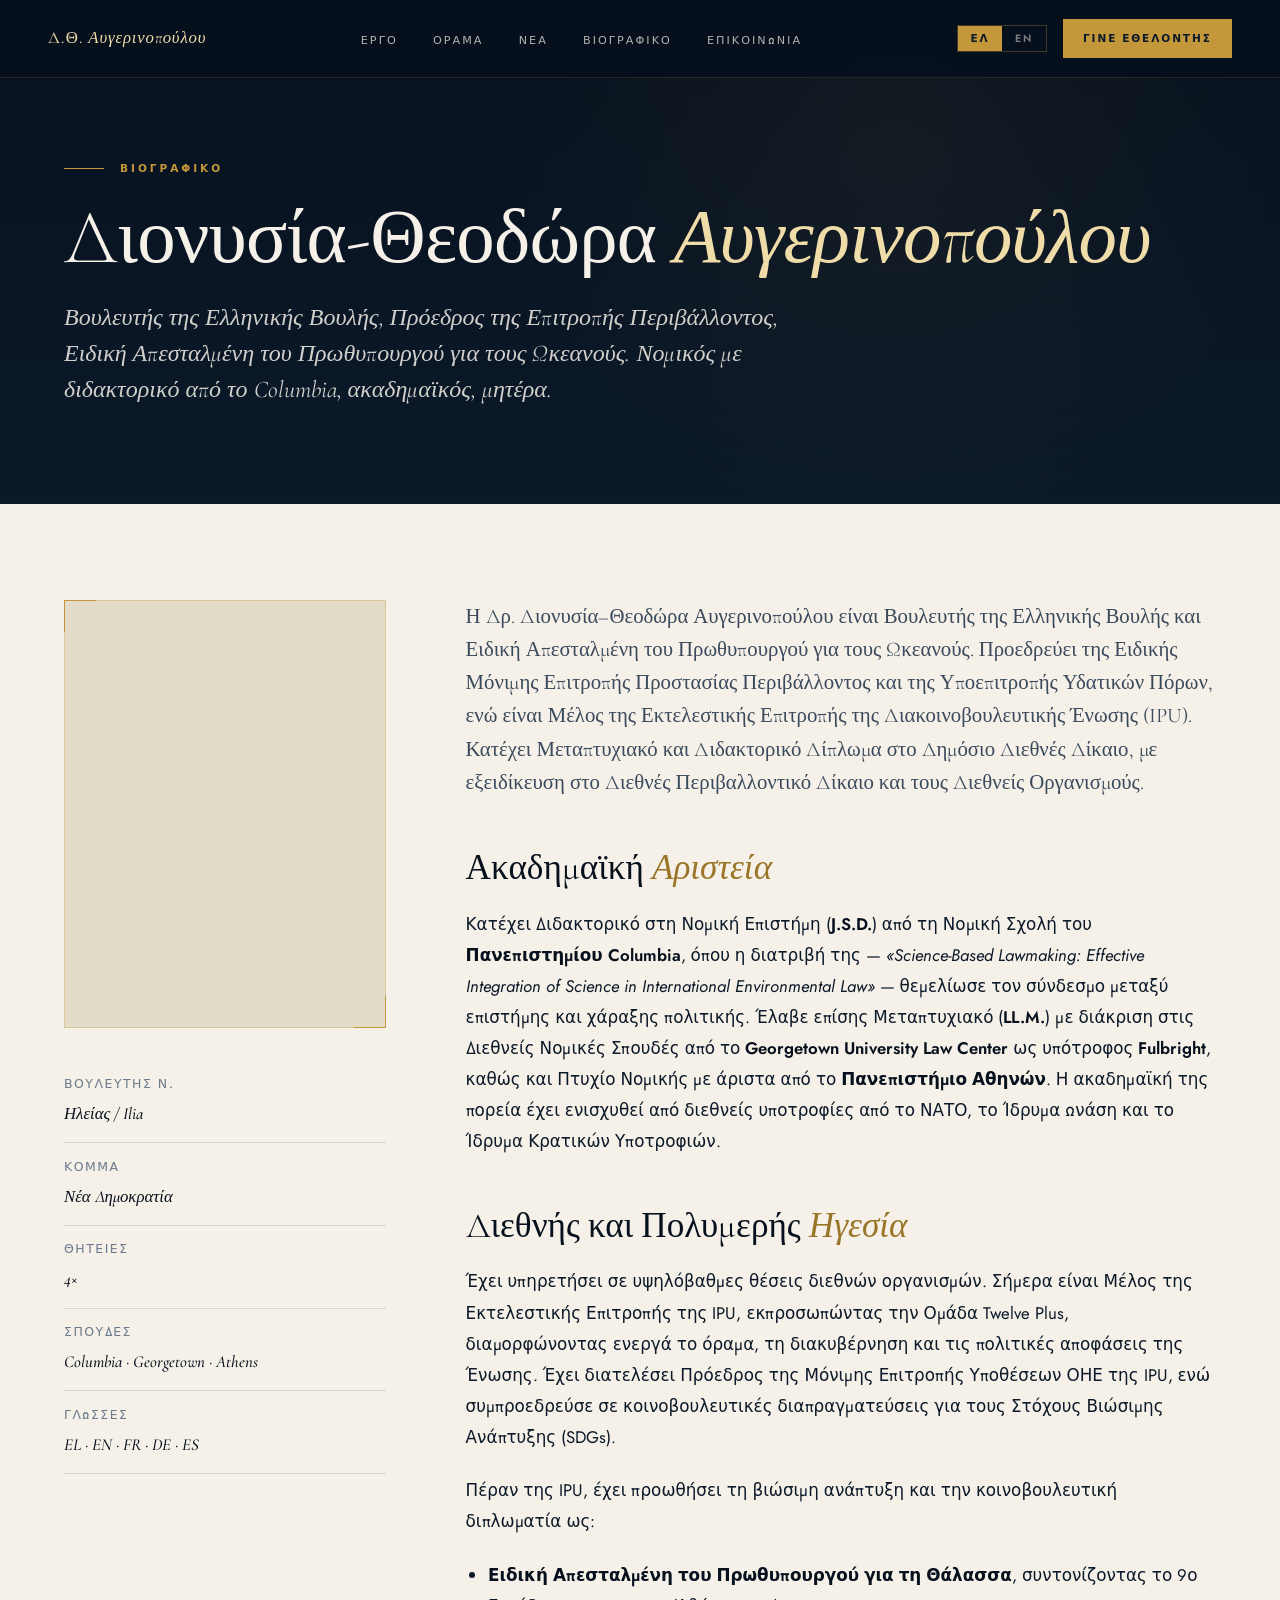
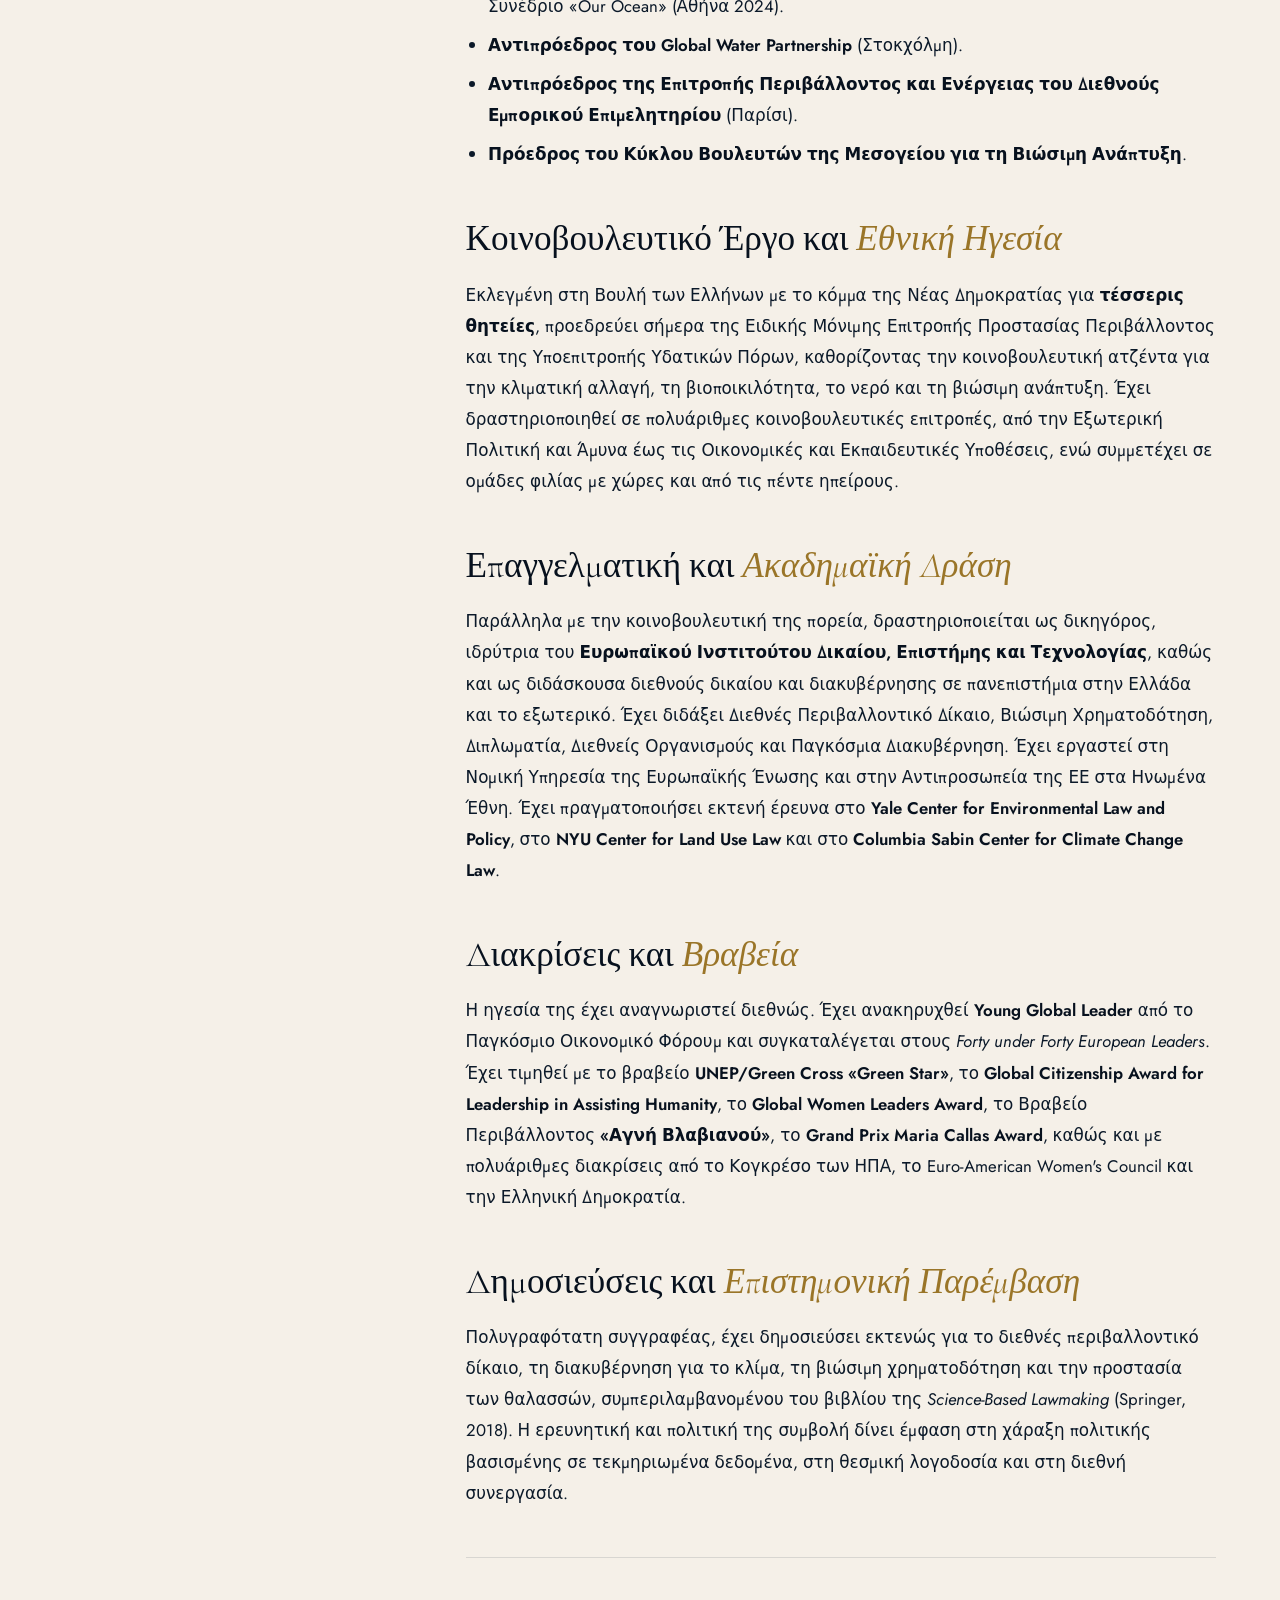
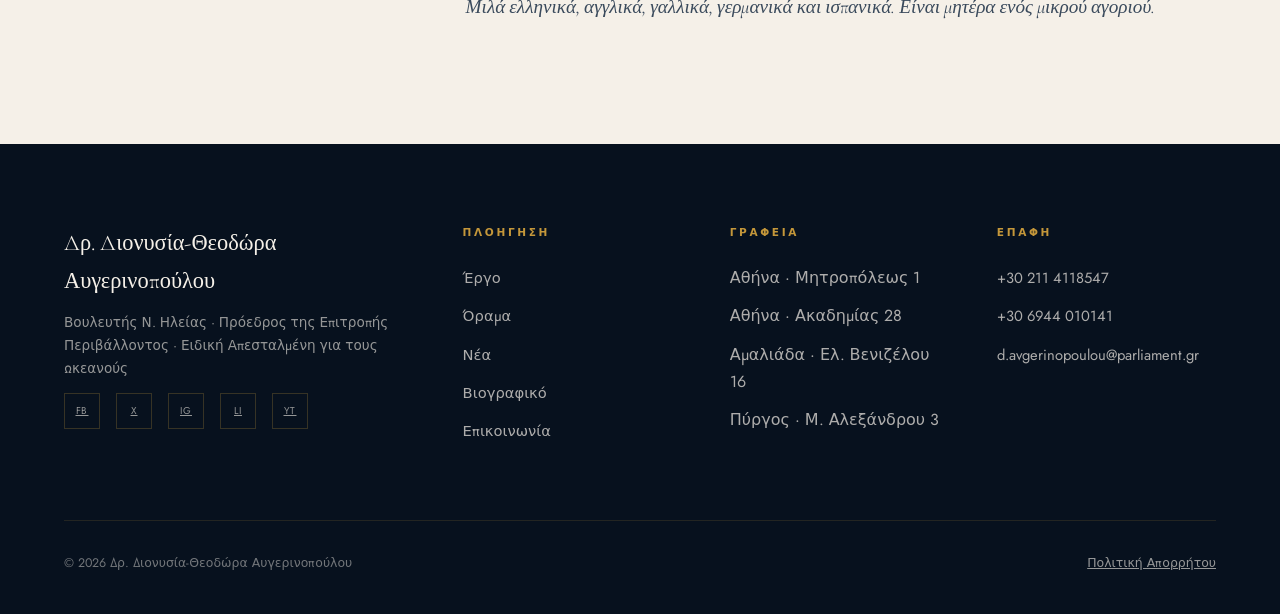
==== bio.html @ 7292d6f7 "Refocus site for 2027 national elections — replace IPU campaign site Replaces the IPU SG candidacy s" ====
<!DOCTYPE html>
<html lang="el" data-lang="el">
<head>
<meta charset="UTF-8">
<meta name="viewport" content="width=device-width, initial-scale=1.0">
<title>Βιογραφικό — Δρ. Διονυσία-Θεοδώρα Αυγερινοπούλου</title>
<link rel="preconnect" href="https://fonts.googleapis.com">
<link rel="preconnect" href="https://fonts.gstatic.com" crossorigin>
<link href="https://fonts.googleapis.com/css2?family=Cormorant+Garamond:ital,wght@0,300;0,400;0,500;0,600;0,700;1,300;1,400&family=Jost:wght@300;400;500;600;700&display=swap" rel="stylesheet">
<link rel="stylesheet" href="assets/styles.css">
<style>
.page-hero { background:linear-gradient(180deg, var(--navy-deep) 0%, var(--navy) 100%); color:var(--cream); padding:160px 4rem 6rem; position:relative; overflow:hidden; }
.page-hero::before { content:''; position:absolute; inset:0; opacity:0.06; background-image:radial-gradient(circle at 70% 30%, var(--gold) 0%, transparent 40%); }
.page-hero-inner { position:relative; max-width:1320px; margin:0 auto; }
.page-hero .section-label { color:var(--gold); }
.page-hero .section-label-line { background:var(--gold); }
.page-hero h1 { font-family:var(--serif); font-size:clamp(3rem, 6vw, 5.8rem); font-weight:300; line-height:1; color:var(--cream); letter-spacing:-0.01em; margin-bottom:1.4rem; }
.page-hero h1 em { font-style:italic; color:var(--gold-pale); }
.page-hero p.lede { font-family:var(--serif); font-size:1.5rem; font-style:italic; color:rgba(245,240,232,0.85); max-width:780px; line-height:1.5; }
.bio-grid { display:grid; grid-template-columns:0.9fr 2.1fr; gap:5rem; max-width:1320px; margin:0 auto; padding:6rem 4rem; }
.bio-side { position:sticky; top:120px; align-self:start; }
.bio-portrait { width:100%; aspect-ratio:3/4; background:var(--cream-deep); position:relative; border:1px solid var(--border-gold); margin-bottom:2rem; }
.bio-portrait::before, .bio-portrait::after { content:''; position:absolute; width:32px; height:32px; border:1px solid var(--gold); }
.bio-portrait::before { top:-1px; left:-1px; border-right:none; border-bottom:none; }
.bio-portrait::after { bottom:-1px; right:-1px; border-left:none; border-top:none; }
.bio-portrait img { width:100%; height:100%; object-fit:cover; object-position:center 22%; }
.bio-side-list { list-style:none; }
.bio-side-list li { font-size:0.78rem; font-weight:500; letter-spacing:0.12em; text-transform:uppercase; color:var(--text-muted); padding:0.85rem 0; border-bottom:1px solid var(--border); }
.bio-side-list li strong { display:block; font-family:var(--serif); font-size:1.05rem; font-weight:500; font-style:italic; color:var(--navy-deep); text-transform:none; letter-spacing:0; margin-top:0.3rem; }
.bio-content { font-size:1.05rem; line-height:1.85; color:var(--text-dark); }
.bio-content h2 { font-family:var(--serif); font-size:2.2rem; font-weight:400; color:var(--navy-deep); margin:3rem 0 1.2rem; line-height:1.2; }
.bio-content h2:first-child { margin-top:0; }
.bio-content h2 em { font-style:italic; color:var(--gold-deep); }
.bio-content p { margin-bottom:1.4rem; }
.bio-content p:first-of-type { font-family:var(--serif); font-size:1.3rem; font-weight:400; color:var(--text-mid); line-height:1.6; }
.bio-content ul { margin:0 0 1.4rem 1.4rem; }
.bio-content ul li { margin-bottom:0.5rem; }
.bio-content strong { color:var(--navy-deep); font-weight:600; }
@media (max-width:1100px) {
  .bio-grid { grid-template-columns:1fr; gap:3rem; padding:4rem 2rem; }
  .bio-side { position:static; }
  .bio-portrait { max-width:380px; }
}
@media (max-width:760px) {
  .page-hero { padding:120px 1.4rem 4rem; }
  .bio-grid { padding:3rem 1.4rem; }
  .bio-content h2 { font-size:1.7rem; }
}
</style>
</head>
<body>

<nav id="nav">
  <a href="index.html" class="nav-logo"><strong>Δ.Θ.</strong> Αυγερινοπούλου</a>
  <ul class="nav-links">
    <li><a href="index.html#pillars"><span class="el">Έργο</span><span class="en">Work</span></a></li>
    <li><a href="index.html#vision"><span class="el">Όραμα</span><span class="en">Vision</span></a></li>
    <li><a href="news.html"><span class="el">Νέα</span><span class="en">News</span></a></li>
    <li><a href="bio.html"><span class="el">Βιογραφικό</span><span class="en">About</span></a></li>
    <li><a href="connect.html"><span class="el">Επικοινωνία</span><span class="en">Connect</span></a></li>
  </ul>
  <div class="nav-right">
    <div class="lang-toggle">
      <button class="lang-btn active" data-set-lang="el">ΕΛ</button>
      <button class="lang-btn" data-set-lang="en">EN</button>
    </div>
    <a href="connect.html" class="nav-cta"><span class="el">Γίνε Εθελοντής</span><span class="en">Volunteer</span></a>
    <button class="hamburger" id="hamburger" aria-label="Menu"><span></span><span></span><span></span></button>
  </div>
</nav>
<div class="mobile-menu" id="mobileMenu">
  <a href="index.html#pillars"><span class="el">Έργο</span><span class="en">Work</span></a>
  <a href="index.html#vision"><span class="el">Όραμα</span><span class="en">Vision</span></a>
  <a href="news.html"><span class="el">Νέα</span><span class="en">News</span></a>
  <a href="bio.html"><span class="el">Βιογραφικό</span><span class="en">About</span></a>
  <a href="connect.html"><span class="el">Επικοινωνία</span><span class="en">Connect</span></a>
</div>

<section class="page-hero">
  <div class="page-hero-inner">
    <div class="section-label">
      <span class="section-label-line"></span>
      <span class="el">Βιογραφικό</span>
      <span class="en">Biography</span>
    </div>
    <h1>
      <span class="el">Διονυσία-Θεοδώρα <em>Αυγερινοπούλου</em></span>
      <span class="en" style="display:none;">Dionysia-Theodora <em>Avgerinopoulou</em></span>
    </h1>
    <p class="lede el">Βουλευτής της Ελληνικής Βουλής, Πρόεδρος της Επιτροπής Περιβάλλοντος, Ειδική Απεσταλμένη του Πρωθυπουργού για τους Ωκεανούς. Νομικός με διδακτορικό από το Columbia, ακαδημαϊκός, μητέρα.</p>
    <p class="lede en" style="display:none;">Member of the Hellenic Parliament, Chair of the Environment Committee, Greek PM's Special Envoy for the Ocean. Columbia-trained jurist, academic, mother.</p>
  </div>
</section>

<div class="bio-grid">
  <aside class="bio-side">
    <div class="bio-portrait">
      <img src="https://www.avgerinopoulou.gr/wp-content/uploads/2018/07/VST_0001..jpg"
           data-fallbacks='["https://www.avgerinopoulou.gr/wp-content/uploads/2018/07/VST_0015..jpg","https://www.avgerinopoulou.gr/wp-content/uploads/2018/03/IMG_7073-942x1024.jpg","https://www.avgerinopoulou.gr/wp-content/uploads/2023/04/avgerinopoulou-829x1024.jpg"]'
           onerror="(function(img){var f=JSON.parse(img.dataset.fallbacks||'[]');if(f.length){img.src=f.shift();img.dataset.fallbacks=JSON.stringify(f);}else{img.style.display='none';}})(this)"
           alt="">
    </div>
    <ul class="bio-side-list">
      <li><span class="el">Βουλευτής Ν.</span><span class="en">MP for</span> <strong>Ηλείας / Ilia</strong></li>
      <li><span class="el">Κόμμα</span><span class="en">Party</span> <strong><span class="el">Νέα Δημοκρατία</span><span class="en">New Democracy</span></strong></li>
      <li><span class="el">Θητείες</span><span class="en">Terms</span> <strong>4×</strong></li>
      <li><span class="el">Σπουδές</span><span class="en">Education</span> <strong>Columbia · Georgetown · Athens</strong></li>
      <li><span class="el">Γλώσσες</span><span class="en">Languages</span> <strong>EL · EN · FR · DE · ES</strong></li>
    </ul>
  </aside>

  <article class="bio-content el">
    <p>Η Δρ. Διονυσία–Θεοδώρα Αυγερινοπούλου είναι Βουλευτής της Ελληνικής Βουλής και Ειδική Απεσταλμένη του Πρωθυπουργού για τους Ωκεανούς. Προεδρεύει της Ειδικής Μόνιμης Επιτροπής Προστασίας Περιβάλλοντος και της Υποεπιτροπής Υδατικών Πόρων, ενώ είναι Μέλος της Εκτελεστικής Επιτροπής της Διακοινοβουλευτικής Ένωσης (IPU). Κατέχει Μεταπτυχιακό και Διδακτορικό Δίπλωμα στο Δημόσιο Διεθνές Δίκαιο, με εξειδίκευση στο Διεθνές Περιβαλλοντικό Δίκαιο και τους Διεθνείς Οργανισμούς.</p>

    <h2>Ακαδημαϊκή <em>Αριστεία</em></h2>
    <p>Κατέχει Διδακτορικό στη Νομική Επιστήμη (<strong>J.S.D.</strong>) από τη Νομική Σχολή του <strong>Πανεπιστημίου Columbia</strong>, όπου η διατριβή της — <em>«Science-Based Lawmaking: Effective Integration of Science in International Environmental Law»</em> — θεμελίωσε τον σύνδεσμο μεταξύ επιστήμης και χάραξης πολιτικής. Έλαβε επίσης Μεταπτυχιακό (<strong>LL.M.</strong>) με διάκριση στις Διεθνείς Νομικές Σπουδές από το <strong>Georgetown University Law Center</strong> ως υπότροφος <strong>Fulbright</strong>, καθώς και Πτυχίο Νομικής με άριστα από το <strong>Πανεπιστήμιο Αθηνών</strong>. Η ακαδημαϊκή της πορεία έχει ενισχυθεί από διεθνείς υποτροφίες από το ΝΑΤΟ, το Ίδρυμα Ωνάση και το Ίδρυμα Κρατικών Υποτροφιών.</p>

    <h2>Διεθνής και Πολυμερής <em>Ηγεσία</em></h2>
    <p>Έχει υπηρετήσει σε υψηλόβαθμες θέσεις διεθνών οργανισμών. Σήμερα είναι Μέλος της Εκτελεστικής Επιτροπής της IPU, εκπροσωπώντας την Ομάδα Twelve Plus, διαμορφώνοντας ενεργά το όραμα, τη διακυβέρνηση και τις πολιτικές αποφάσεις της Ένωσης. Έχει διατελέσει Πρόεδρος της Μόνιμης Επιτροπής Υποθέσεων ΟΗΕ της IPU, ενώ συμπροεδρεύσε σε κοινοβουλευτικές διαπραγματεύσεις για τους Στόχους Βιώσιμης Ανάπτυξης (SDGs).</p>
    <p>Πέραν της IPU, έχει προωθήσει τη βιώσιμη ανάπτυξη και την κοινοβουλευτική διπλωματία ως:</p>
    <ul>
      <li><strong>Ειδική Απεσταλμένη του Πρωθυπουργού για τη Θάλασσα</strong>, συντονίζοντας το 9ο Συνέδριο «Our Ocean» (Αθήνα 2024).</li>
      <li><strong>Αντιπρόεδρος του Global Water Partnership</strong> (Στοκχόλμη).</li>
      <li><strong>Αντιπρόεδρος της Επιτροπής Περιβάλλοντος και Ενέργειας του Διεθνούς Εμπορικού Επιμελητηρίου</strong> (Παρίσι).</li>
      <li><strong>Πρόεδρος του Κύκλου Βουλευτών της Μεσογείου για τη Βιώσιμη Ανάπτυξη</strong>.</li>
    </ul>

    <h2>Κοινοβουλευτικό Έργο και <em>Εθνική Ηγεσία</em></h2>
    <p>Εκλεγμένη στη Βουλή των Ελλήνων με το κόμμα της Νέας Δημοκρατίας για <strong>τέσσερις θητείες</strong>, προεδρεύει σήμερα της Ειδικής Μόνιμης Επιτροπής Προστασίας Περιβάλλοντος και της Υποεπιτροπής Υδατικών Πόρων, καθορίζοντας την κοινοβουλευτική ατζέντα για την κλιματική αλλαγή, τη βιοποικιλότητα, το νερό και τη βιώσιμη ανάπτυξη. Έχει δραστηριοποιηθεί σε πολυάριθμες κοινοβουλευτικές επιτροπές, από την Εξωτερική Πολιτική και Άμυνα έως τις Οικονομικές και Εκπαιδευτικές Υποθέσεις, ενώ συμμετέχει σε ομάδες φιλίας με χώρες και από τις πέντε ηπείρους.</p>

    <h2>Επαγγελματική και <em>Ακαδημαϊκή Δράση</em></h2>
    <p>Παράλληλα με την κοινοβουλευτική της πορεία, δραστηριοποιείται ως δικηγόρος, ιδρύτρια του <strong>Ευρωπαϊκού Ινστιτούτου Δικαίου, Επιστήμης και Τεχνολογίας</strong>, καθώς και ως διδάσκουσα διεθνούς δικαίου και διακυβέρνησης σε πανεπιστήμια στην Ελλάδα και το εξωτερικό. Έχει διδάξει Διεθνές Περιβαλλοντικό Δίκαιο, Βιώσιμη Χρηματοδότηση, Διπλωματία, Διεθνείς Οργανισμούς και Παγκόσμια Διακυβέρνηση. Έχει εργαστεί στη Νομική Υπηρεσία της Ευρωπαϊκής Ένωσης και στην Αντιπροσωπεία της ΕΕ στα Ηνωμένα Έθνη. Έχει πραγματοποιήσει εκτενή έρευνα στο <strong>Yale Center for Environmental Law and Policy</strong>, στο <strong>NYU Center for Land Use Law</strong> και στο <strong>Columbia Sabin Center for Climate Change Law</strong>.</p>

    <h2>Διακρίσεις και <em>Βραβεία</em></h2>
    <p>Η ηγεσία της έχει αναγνωριστεί διεθνώς. Έχει ανακηρυχθεί <strong>Young Global Leader</strong> από το Παγκόσμιο Οικονομικό Φόρουμ και συγκαταλέγεται στους <em>Forty under Forty European Leaders</em>. Έχει τιμηθεί με το βραβείο <strong>UNEP/Green Cross «Green Star»</strong>, το <strong>Global Citizenship Award for Leadership in Assisting Humanity</strong>, το <strong>Global Women Leaders Award</strong>, το Βραβείο Περιβάλλοντος <strong>«Αγνή Βλαβιανού»</strong>, το <strong>Grand Prix Maria Callas Award</strong>, καθώς και με πολυάριθμες διακρίσεις από το Κογκρέσο των ΗΠΑ, το Euro-American Women's Council και την Ελληνική Δημοκρατία.</p>

    <h2>Δημοσιεύσεις και <em>Επιστημονική Παρέμβαση</em></h2>
    <p>Πολυγραφότατη συγγραφέας, έχει δημοσιεύσει εκτενώς για το διεθνές περιβαλλοντικό δίκαιο, τη διακυβέρνηση για το κλίμα, τη βιώσιμη χρηματοδότηση και την προστασία των θαλασσών, συμπεριλαμβανομένου του βιβλίου της <em>Science-Based Lawmaking</em> (Springer, 2018). Η ερευνητική και πολιτική της συμβολή δίνει έμφαση στη χάραξη πολιτικής βασισμένης σε τεκμηριωμένα δεδομένα, στη θεσμική λογοδοσία και στη διεθνή συνεργασία.</p>

    <p style="font-family:var(--serif); font-size:1.2rem; font-style:italic; color:var(--text-mid); margin-top:3rem; padding-top:2rem; border-top:1px solid var(--border);">Μιλά ελληνικά, αγγλικά, γαλλικά, γερμανικά και ισπανικά. Είναι μητέρα ενός μικρού αγοριού.</p>
  </article>

  <article class="bio-content en" style="display:none;">
    <p>Dr. Dionysia–Theodora Avgerinopoulou is a Member of the Hellenic Parliament and the Greek Prime Minister's Special Envoy for the Ocean. She serves as Chair of the Special Standing Committee on Environmental Protection and the Subcommittee of Watercourses, and is a Member of the Executive Committee of the Inter-Parliamentary Union (IPU). She holds a Master's and a Doctorate in Public International Law with concentration on International Environmental Law and International Organizations.</p>

    <h2>Academic <em>Excellence</em></h2>
    <p>She holds a Doctorate in Juridical Science (<strong>J.S.D.</strong>) from <strong>Columbia University School of Law</strong>, where her thesis — <em>"Science-Based Lawmaking: Effective Integration of Science in International Environmental Law"</em> — pioneered the link between science and policymaking. She earned an <strong>LL.M.</strong> with Distinction in International Legal Studies from <strong>Georgetown University Law Center</strong> as a <strong>Fulbright Scholar</strong>, and a Ptychio (LL.B. equivalent) with highest honors from the <strong>University of Athens</strong>. Her academic journey has been supported by international fellowships from NATO, the Onassis Foundation, and the Greek State Scholarships Foundation.</p>

    <h2>International and Multilateral <em>Leadership</em></h2>
    <p>She has consistently held senior leadership roles in international institutions. She currently serves on the Executive Committee of the IPU, representing the Twelve Plus Group, and actively shapes the Union's vision, governance, and policy decisions. She previously chaired the IPU Standing Committee for United Nations Affairs and has co-led parliamentary negotiations on the Sustainable Development Goals.</p>
    <p>Beyond the IPU, she has championed sustainable development and parliamentary diplomacy as:</p>
    <ul>
      <li><strong>Greek PM's Envoy for the Ocean</strong>, coordinating the 9th Our Ocean Conference (Athens 2024).</li>
      <li><strong>Vice-Chair of the Global Water Partnership</strong> (Stockholm).</li>
      <li><strong>Vice-Chair of the ICC Environment and Energy Commission</strong> (Paris).</li>
      <li><strong>Chair of the Circle of Mediterranean Parliamentarians for Sustainable Development</strong>.</li>
    </ul>

    <h2>Parliamentary Service &amp; <em>National Leadership</em></h2>
    <p>Elected to the Hellenic Parliament for <strong>four terms</strong> with the New Democracy Party, she currently chairs the Special Standing Committee on Environmental Protection and the Subcommittee on Water Resources, setting the parliamentary agenda on climate, biodiversity, water, and sustainable development. She has been active across multiple parliamentary committees — Foreign Affairs and Defense, Economic and Educational Affairs — and friendship groups spanning five continents.</p>

    <h2>Professional &amp; <em>Academic Engagement</em></h2>
    <p>Parallel to her parliamentary career, she remains active as a practicing attorney, founder of the <strong>European Institute of Law, Science and Technology</strong>, and lecturer in international law and governance at universities in Greece and abroad. Her teaching focuses on international environmental law, sustainable finance, diplomacy, international organizations, and global governance. She has worked at the Legal Service of the European Union and the EU Delegation at the United Nations. Her research credentials include the <strong>Yale Center for Environmental Law and Policy</strong>, the <strong>NYU Center for Land Use Law</strong>, and the <strong>Columbia Sabin Center for Climate Change Law</strong>.</p>

    <h2>Recognition &amp; <em>Awards</em></h2>
    <p>Her leadership has been widely recognized. She has been elected a <strong>Young Global Leader</strong> of the World Economic Forum and one of the <em>Forty under Forty European Leaders</em>. She has received the <strong>UNEP/Green Cross "Green Star" Award</strong>, the <strong>Global Citizenship Award for Leadership in Assisting Humanity</strong>, the <strong>Global Women Leaders Award</strong>, the <strong>"Agni Vlavianou" Environmental Award</strong>, the <strong>Grand Prix Maria Callas Award</strong>, and numerous international distinctions from the U.S. Congress, the Euro-American Women's Council, and the Hellenic Republic.</p>

    <h2>Publications &amp; <em>Thought Leadership</em></h2>
    <p>A prolific author, she has published extensively on international environmental law, climate governance, sustainable finance, and ocean protection — including her book <em>Science-Based Lawmaking</em> (Springer, 2018). Her research and advocacy emphasize evidence-based policymaking, institutional accountability, and global cooperation.</p>

    <p style="font-family:var(--serif); font-size:1.2rem; font-style:italic; color:var(--text-mid); margin-top:3rem; padding-top:2rem; border-top:1px solid var(--border);">She speaks Greek, English, French, German, and Spanish. She is the mother of one young boy.</p>
  </article>
</div>

<footer>
  <div class="footer-grid">
    <div>
      <div class="footer-brand-name">Δρ. Διονυσία-Θεοδώρα Αυγερινοπούλου</div>
      <p class="footer-brand-role el">Βουλευτής Ν. Ηλείας · Πρόεδρος της Επιτροπής Περιβάλλοντος · Ειδική Απεσταλμένη για τους Ωκεανούς</p>
      <p class="footer-brand-role en" style="display:none;">MP for Ilia · Chair, Environment Committee · Special Envoy for the Ocean</p>
      <div class="footer-social">
        <a href="https://www.facebook.com/avgerinopoulou" target="_blank" rel="noopener">FB</a>
        <a href="https://twitter.com/avgerinopoulou" target="_blank" rel="noopener">X</a>
        <a href="https://www.instagram.com/davgerinopoulou/" target="_blank" rel="noopener">IG</a>
        <a href="https://www.linkedin.com/in/avgerinopoulou/" target="_blank" rel="noopener">LI</a>
        <a href="https://www.youtube.com/channel/UCVoStXfBsK2sF80NBtczlMA" target="_blank" rel="noopener">YT</a>
      </div>
    </div>
    <div class="footer-col">
      <div class="footer-col-title"><span class="el">Πλοήγηση</span><span class="en">Site</span></div>
      <ul>
        <li><a href="index.html#pillars"><span class="el">Έργο</span><span class="en">Work</span></a></li>
        <li><a href="index.html#vision"><span class="el">Όραμα</span><span class="en">Vision</span></a></li>
        <li><a href="news.html"><span class="el">Νέα</span><span class="en">News</span></a></li>
        <li><a href="bio.html"><span class="el">Βιογραφικό</span><span class="en">Biography</span></a></li>
        <li><a href="connect.html"><span class="el">Επικοινωνία</span><span class="en">Connect</span></a></li>
      </ul>
    </div>
    <div class="footer-col">
      <div class="footer-col-title"><span class="el">Γραφεία</span><span class="en">Offices</span></div>
      <ul>
        <li>Αθήνα · Μητροπόλεως 1</li>
        <li>Αθήνα · Ακαδημίας 28</li>
        <li>Αμαλιάδα · Ελ. Βενιζέλου 16</li>
        <li>Πύργος · Μ. Αλεξάνδρου 3</li>
      </ul>
    </div>
    <div class="footer-col">
      <div class="footer-col-title"><span class="el">Επαφή</span><span class="en">Contact</span></div>
      <ul>
        <li><a href="tel:+302114118547">+30 211 4118547</a></li>
        <li><a href="tel:+306944010141">+30 6944 010141</a></li>
        <li><a href="mailto:d.avgerinopoulou@parliament.gr">d.avgerinopoulou@parliament.gr</a></li>
      </ul>
    </div>
  </div>
  <div class="footer-bottom">
    <div>© 2026 <span class="el">Δρ. Διονυσία-Θεοδώρα Αυγερινοπούλου</span><span class="en">Dr. Dionysia-Theodora Avgerinopoulou</span></div>
    <div><a href="#"><span class="el">Πολιτική Απορρήτου</span><span class="en">Privacy</span></a></div>
  </div>
</footer>

<script src="assets/site.js"></script>
</body>
</html>
---- assets/styles.css ----
/* ── Shared design system for Avgerinopoulou 2027 ─────────────────────── */
*, *::before, *::after { margin:0; padding:0; box-sizing:border-box; }
:root {
  --navy:#0b1929; --navy-mid:#112233; --navy-light:#1a3350; --navy-deep:#07111e;
  --gold:#c4973a; --gold-light:#d4a94a; --gold-pale:#f0dca8; --gold-deep:#9a7528;
  --olive:#7a8b5c; --olive-pale:#c9d2b3;
  --cream:#f5f0e8; --cream-dark:#ede7d9; --cream-deep:#e3dcc8;
  --text-dark:#0b1929; --text-mid:#3a4a5c; --text-muted:#6b7a8d;
  --white:#ffffff; --border:rgba(11,25,41,0.12); --border-gold:rgba(196,151,58,0.3);
  --serif:'Cormorant Garamond',Georgia,serif; --sans:'Jost',system-ui,sans-serif;
  --shadow-sm:0 1px 2px rgba(11,25,41,0.06);
  --shadow-md:0 4px 16px rgba(11,25,41,0.08);
  --shadow-lg:0 24px 60px rgba(11,25,41,0.16);
}
html { scroll-behavior:smooth; }
body { font-family:var(--sans); background:var(--cream); color:var(--text-dark); line-height:1.7; overflow-x:hidden; }
img { max-width:100%; display:block; }
a { color:inherit; }

/* ── NAV ── */
nav {
  position:fixed; top:0; left:0; right:0; z-index:200;
  display:flex; align-items:center; justify-content:space-between;
  padding:0 3rem; height:78px;
  background:rgba(7,17,30,0.96); backdrop-filter:blur(14px);
  border-bottom:1px solid rgba(196,151,58,0.18);
  transition:background 0.3s, height 0.3s;
}
nav.scrolled { height:64px; background:rgba(7,17,30,0.99); }
.nav-logo {
  font-family:var(--serif); font-size:1.05rem; font-weight:400; font-style:italic;
  color:var(--gold-pale); letter-spacing:0.05em; text-decoration:none; flex-shrink:0;
}
.nav-logo strong { font-style:normal; font-weight:500; letter-spacing:0.08em; }
.nav-links { display:flex; gap:2.2rem; list-style:none; }
.nav-links a {
  font-size:0.7rem; font-weight:500; letter-spacing:0.18em;
  text-transform:uppercase; color:rgba(245,240,232,0.72);
  text-decoration:none; transition:color 0.2s; white-space:nowrap; position:relative;
}
.nav-links a::after {
  content:''; position:absolute; left:0; right:0; bottom:-6px; height:1px;
  background:var(--gold); transform:scaleX(0); transition:transform 0.3s;
}
.nav-links a:hover { color:var(--gold-light); }
.nav-links a:hover::after { transform:scaleX(1); }
.nav-right { display:flex; align-items:center; gap:1rem; }
.lang-toggle { display:flex; border:1px solid var(--border-gold); }
.lang-btn {
  font-size:0.66rem; font-weight:600; letter-spacing:0.18em; text-transform:uppercase;
  padding:0.32rem 0.8rem; background:transparent; color:rgba(245,240,232,0.5);
  border:none; cursor:pointer; transition:all 0.2s; font-family:var(--sans);
}
.lang-btn.active { background:var(--gold); color:var(--navy); }
.nav-cta {
  font-size:0.66rem; font-weight:600; letter-spacing:0.18em; text-transform:uppercase;
  padding:0.6rem 1.2rem; background:var(--gold); color:var(--navy);
  text-decoration:none; transition:all 0.2s; font-family:var(--sans);
  border:1px solid var(--gold);
}
.nav-cta:hover { background:var(--gold-light); border-color:var(--gold-light); }
.hamburger { display:none; flex-direction:column; gap:5px; background:none; border:none; cursor:pointer; padding:6px; }
.hamburger span { display:block; width:24px; height:1.5px; background:var(--gold-pale); transition:all 0.3s; }
.hamburger.open span:nth-child(1) { transform:rotate(45deg) translate(5px,5px); }
.hamburger.open span:nth-child(2) { opacity:0; }
.hamburger.open span:nth-child(3) { transform:rotate(-45deg) translate(5px,-5px); }
.mobile-menu {
  display:none; position:fixed; top:78px; left:0; right:0; bottom:0;
  background:rgba(7,17,30,0.99); z-index:190;
  flex-direction:column; align-items:center; justify-content:center; gap:2.5rem;
}
.mobile-menu.open { display:flex; }
.mobile-menu a { font-family:var(--serif); font-size:2.2rem; font-weight:300; color:var(--cream); text-decoration:none; }
.mobile-menu a:hover { color:var(--gold-pale); }

/* ── BUTTONS ── */
.btn {
  display:inline-flex; align-items:center; gap:0.7rem;
  padding:1.05rem 2rem; font-family:var(--sans);
  font-size:0.72rem; font-weight:600; letter-spacing:0.22em; text-transform:uppercase;
  text-decoration:none; cursor:pointer; transition:all 0.25s; border:none;
}
.btn-primary { background:var(--gold); color:var(--navy); }
.btn-primary:hover { background:var(--gold-light); transform:translateY(-2px); box-shadow:0 12px 32px rgba(196,151,58,0.32); }
.btn-ghost { background:transparent; color:var(--cream); border:1px solid var(--border-gold); }
.btn-ghost:hover { border-color:var(--gold); color:var(--gold-pale); }
.btn-arrow { transition:transform 0.25s; }
.btn:hover .btn-arrow { transform:translateX(4px); }

/* ── SECTION DEFAULTS ── */
.section-label {
  display:flex; align-items:center; gap:1rem;
  font-size:0.66rem; font-weight:600; letter-spacing:0.28em; text-transform:uppercase;
  color:var(--gold-deep); margin-bottom:1.4rem;
}
.section-label-line { width:40px; height:1px; background:var(--gold-deep); }

/* ── FOOTER ── */
footer { background:var(--navy-deep); color:rgba(245,240,232,0.7); padding:5rem 4rem 2.5rem; }
.footer-grid {
  max-width:1320px; margin:0 auto;
  display:grid; grid-template-columns:1.6fr 1fr 1fr 1fr; gap:3rem; margin-bottom:4rem;
}
.footer-brand-name { font-family:var(--serif); font-size:1.4rem; font-weight:400; color:var(--cream); margin-bottom:0.7rem; }
.footer-brand-role { font-size:0.85rem; line-height:1.7; color:rgba(245,240,232,0.6); }
.footer-col-title {
  font-size:0.66rem; font-weight:600; letter-spacing:0.25em; text-transform:uppercase;
  color:var(--gold); margin-bottom:1.4rem;
}
.footer-col ul { list-style:none; }
.footer-col li { margin-bottom:0.7rem; }
.footer-col a { color:rgba(245,240,232,0.7); text-decoration:none; font-size:0.92rem; transition:color 0.2s; }
.footer-col a:hover { color:var(--gold-pale); }
.footer-social { display:flex; gap:1rem; margin-top:0.8rem; flex-wrap:wrap; }
.footer-social a {
  width:36px; height:36px; display:flex; align-items:center; justify-content:center;
  border:1px solid rgba(196,151,58,0.25); transition:all 0.2s;
  font-size:0.62rem; letter-spacing:0.1em; color:rgba(245,240,232,0.6);
}
.footer-social a:hover { background:var(--gold); color:var(--navy); border-color:var(--gold); }
.footer-bottom {
  max-width:1320px; margin:0 auto; padding-top:2rem; border-top:1px solid rgba(196,151,58,0.15);
  display:flex; justify-content:space-between; align-items:center; flex-wrap:wrap; gap:1rem;
  font-size:0.78rem; color:rgba(245,240,232,0.45);
}
.footer-bottom a { color:rgba(245,240,232,0.6); }

/* ── REVEAL ── */
.reveal { opacity:0; transform:translateY(40px); transition:opacity 0.9s ease, transform 0.9s ease; }
.reveal.in { opacity:1; transform:translateY(0); }

/* ── RESPONSIVE ── */
@media (max-width:760px) {
  nav { padding:0 1.4rem; }
  .nav-links { display:none; }
  .hamburger { display:flex; }
  .nav-cta { display:none; }
  .footer-grid { grid-template-columns:1fr; gap:2rem; }
}

/* ── i18n ── */
[data-lang="el"] .en { display:none; }
[data-lang="en"] .el { display:none; }
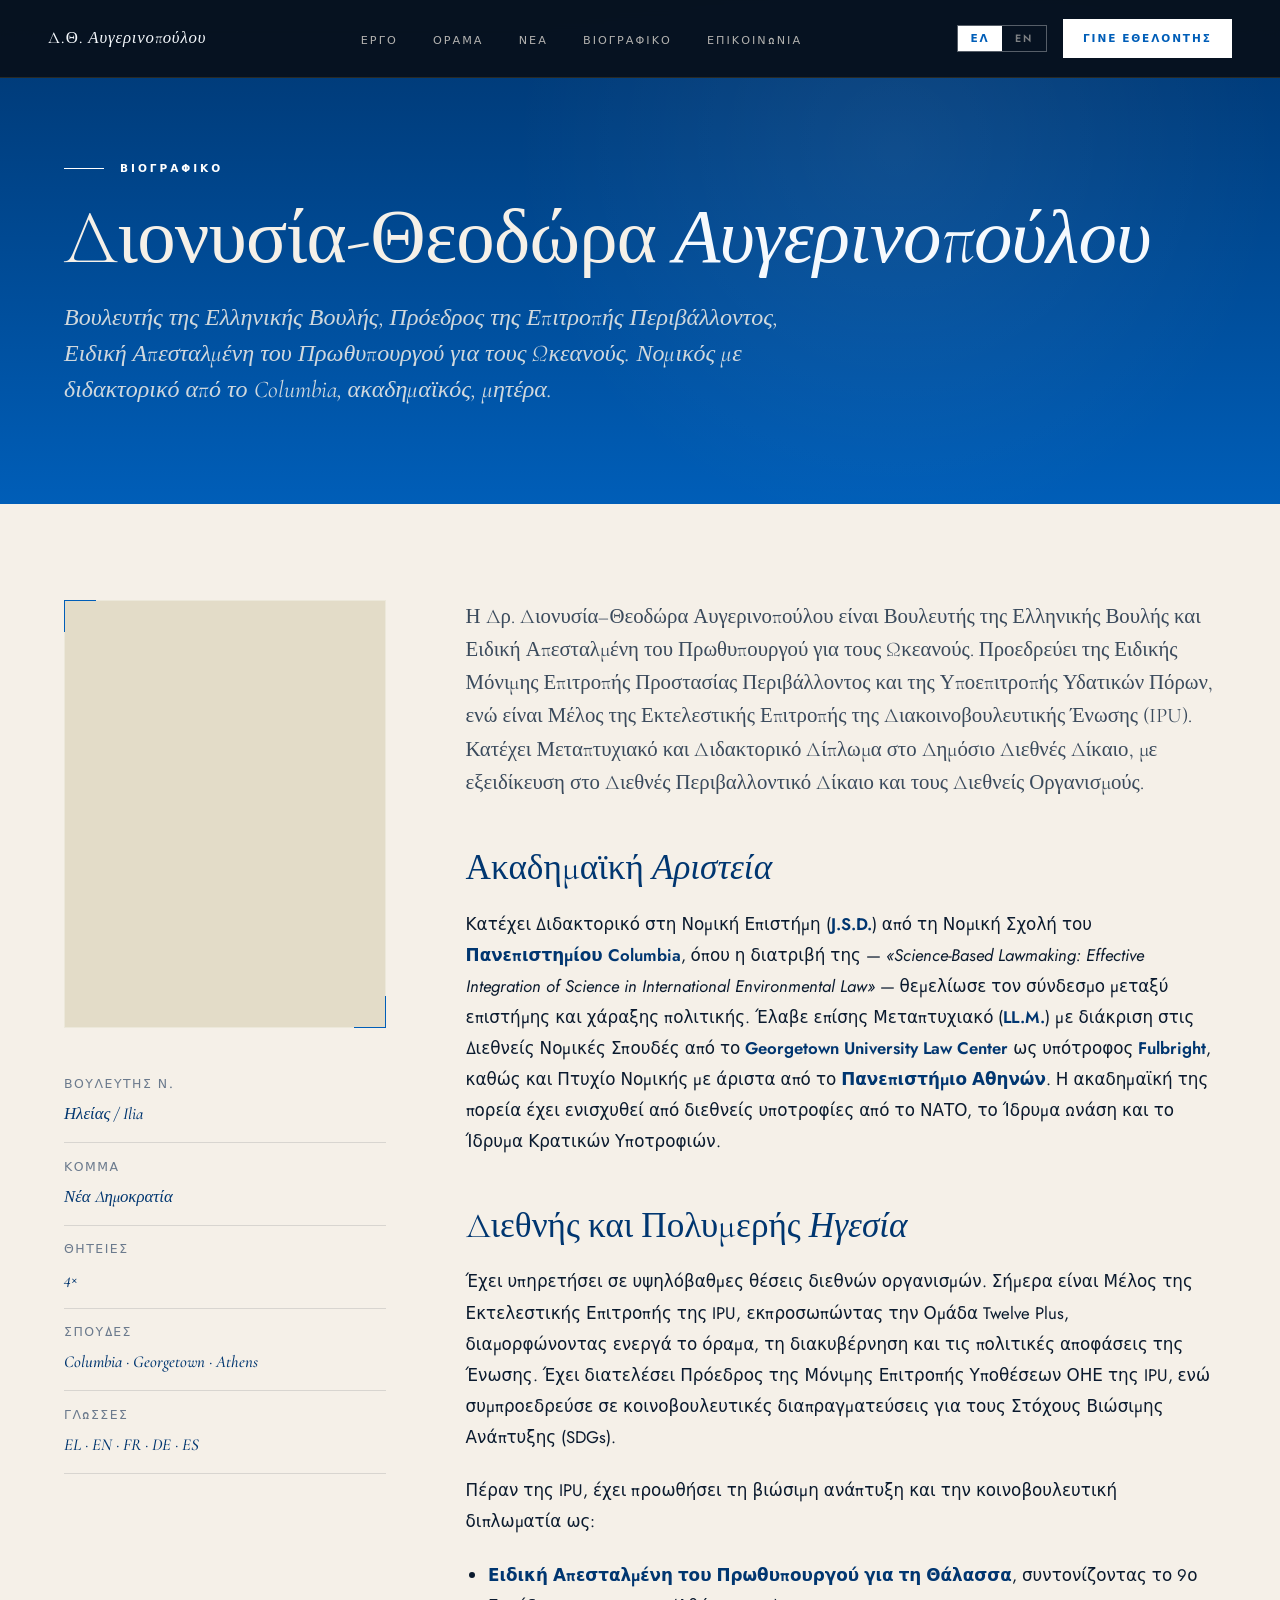
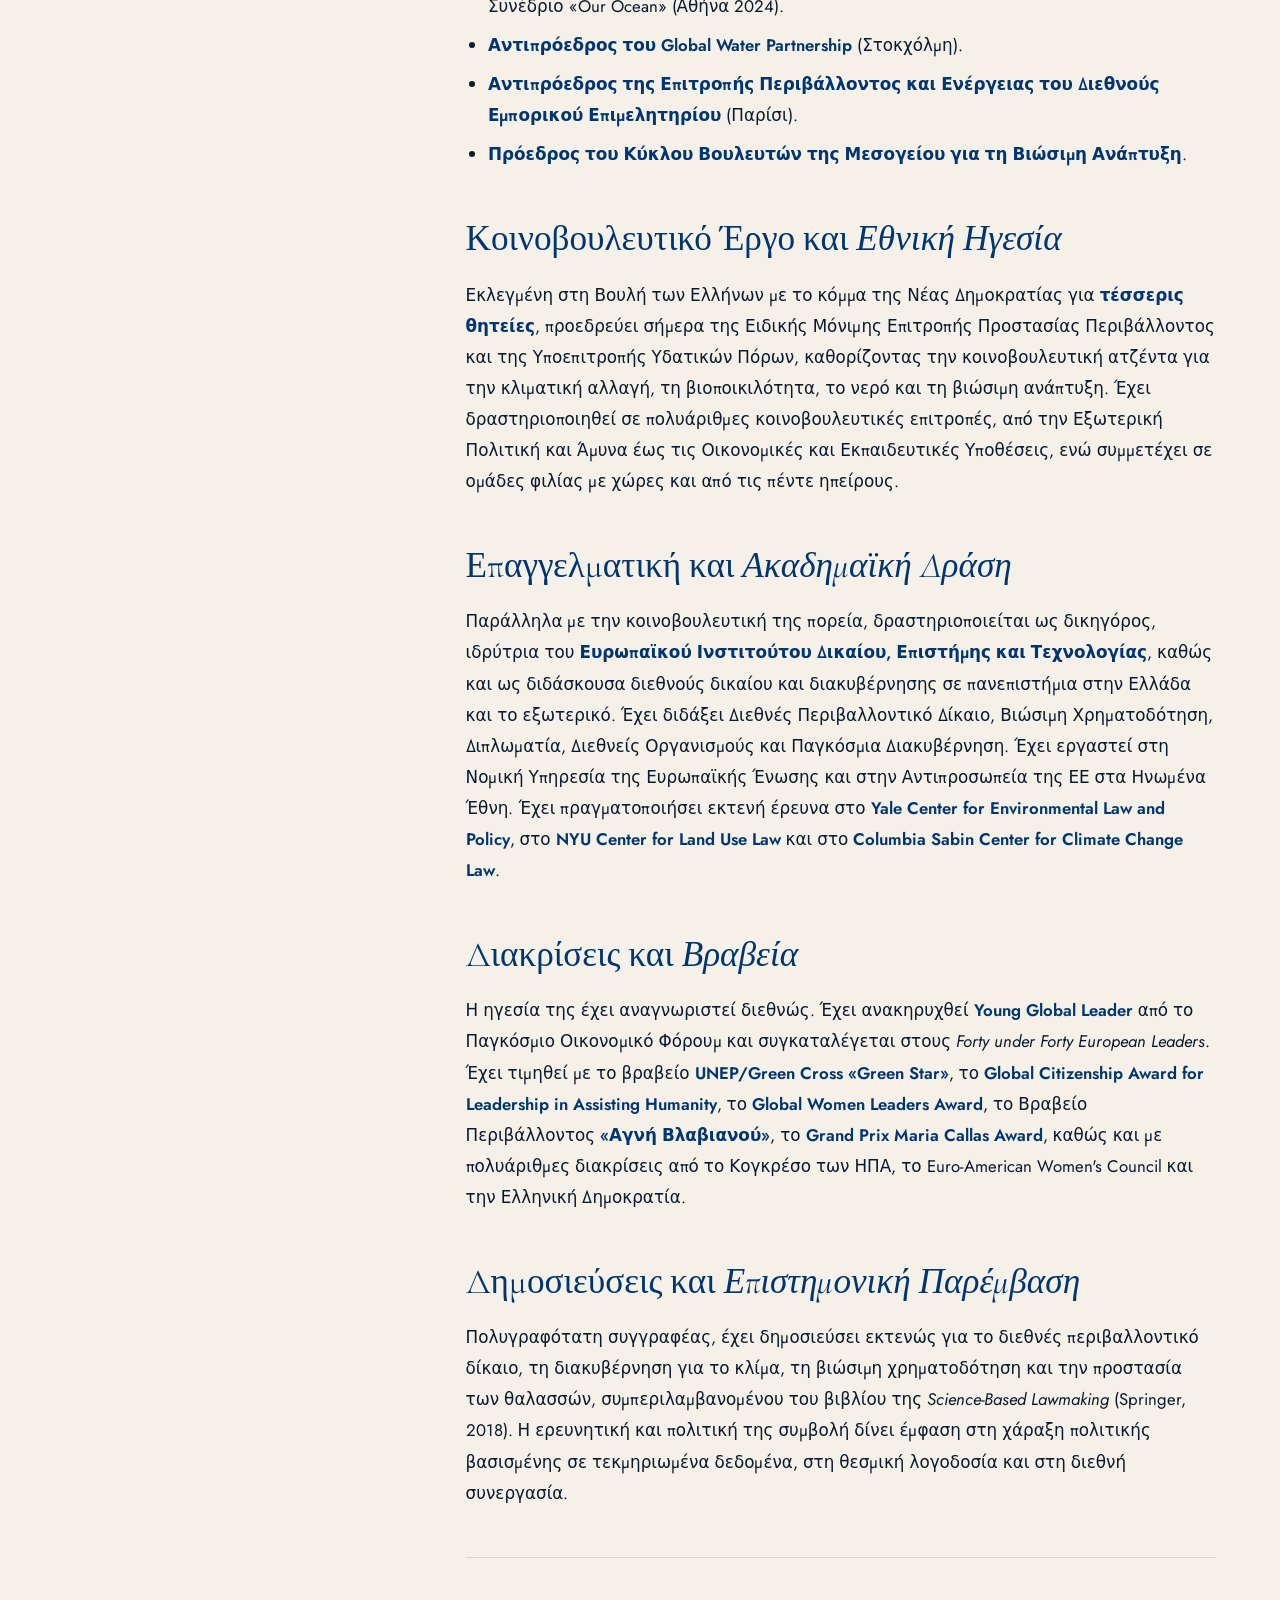
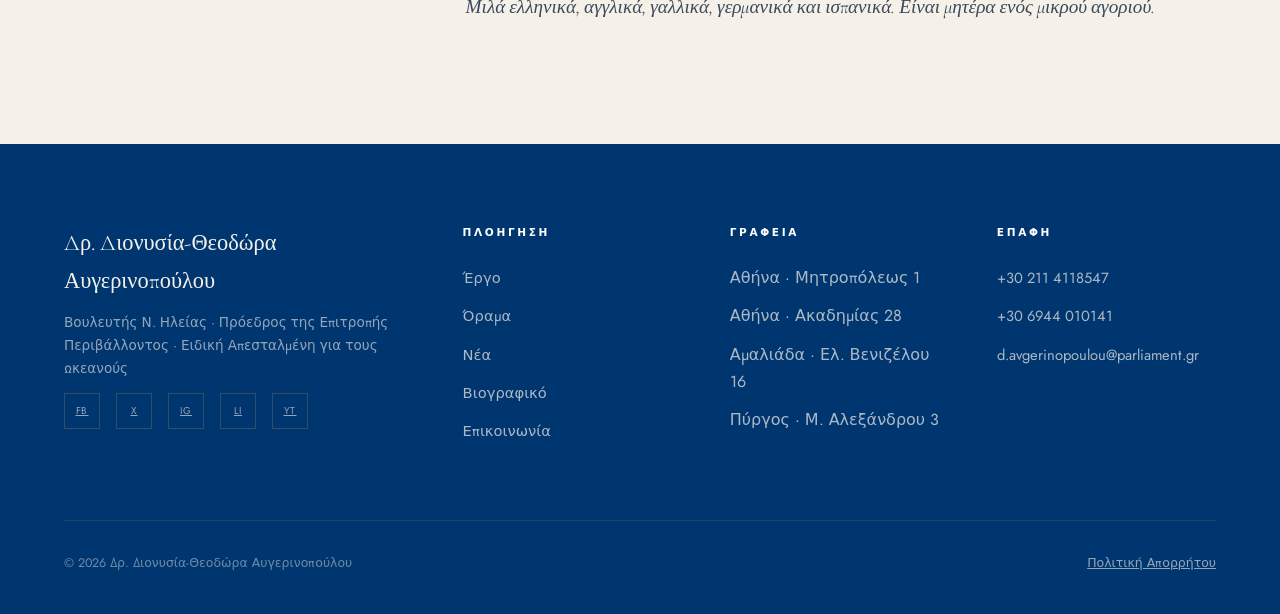
==== commit 80aef289: "Adopt Νέα Δημοκρατία party palette + prominent party lockup Shift the site's chrome from a diplomati" ====
--- a/bio.html
+++ b/bio.html
@@ -20,7 +20,7 @@
 .bio-grid { display:grid; grid-template-columns:0.9fr 2.1fr; gap:5rem; max-width:1320px; margin:0 auto; padding:6rem 4rem; }
 .bio-side { position:sticky; top:120px; align-self:start; }
 .bio-portrait { width:100%; aspect-ratio:3/4; background:var(--cream-deep); position:relative; border:1px solid var(--border-gold); margin-bottom:2rem; }
-.bio-portrait::before, .bio-portrait::after { content:''; position:absolute; width:32px; height:32px; border:1px solid var(--gold); }
+.bio-portrait::before, .bio-portrait::after { content:''; position:absolute; width:32px; height:32px; border:1px solid var(--navy); }
 .bio-portrait::before { top:-1px; left:-1px; border-right:none; border-bottom:none; }
 .bio-portrait::after { bottom:-1px; right:-1px; border-left:none; border-top:none; }
 .bio-portrait img { width:100%; height:100%; object-fit:cover; object-position:center 22%; }
--- a/assets/styles.css
+++ b/assets/styles.css
@@ -1,16 +1,18 @@
 /* ── Shared design system for Avgerinopoulou 2027 ─────────────────────── */
 *, *::before, *::after { margin:0; padding:0; box-sizing:border-box; }
 :root {
-  --navy:#0b1929; --navy-mid:#112233; --navy-light:#1a3350; --navy-deep:#07111e;
-  --gold:#c4973a; --gold-light:#d4a94a; --gold-pale:#f0dca8; --gold-deep:#9a7528;
-  --olive:#7a8b5c; --olive-pale:#c9d2b3;
+  /* ── ND (Νέα Δημοκρατία) palette ── */
+  --navy:#005EB8; --navy-mid:#004892; --navy-light:#0072C6; --navy-deep:#003670;
+  --gold:#ffffff; --gold-light:#e8f1fb; --gold-pale:#f5f9fd; --gold-deep:#003670;
+  --gold-warm:#c4973a;
+  --olive:#C41E3A; --olive-pale:#f5cfd6;
   --cream:#f5f0e8; --cream-dark:#ede7d9; --cream-deep:#e3dcc8;
-  --text-dark:#0b1929; --text-mid:#3a4a5c; --text-muted:#6b7a8d;
-  --white:#ffffff; --border:rgba(11,25,41,0.12); --border-gold:rgba(196,151,58,0.3);
+  --text-dark:#0a1a2e; --text-mid:#3a4a5c; --text-muted:#6b7a8d;
+  --white:#ffffff; --border:rgba(10,26,46,0.12); --border-gold:rgba(255,255,255,0.32);
   --serif:'Cormorant Garamond',Georgia,serif; --sans:'Jost',system-ui,sans-serif;
-  --shadow-sm:0 1px 2px rgba(11,25,41,0.06);
-  --shadow-md:0 4px 16px rgba(11,25,41,0.08);
-  --shadow-lg:0 24px 60px rgba(11,25,41,0.16);
+  --shadow-sm:0 1px 2px rgba(10,26,46,0.06);
+  --shadow-md:0 4px 16px rgba(10,26,46,0.08);
+  --shadow-lg:0 24px 60px rgba(0,94,184,0.18);
 }
 html { scroll-behavior:smooth; }
 body { font-family:var(--sans); background:var(--cream); color:var(--text-dark); line-height:1.7; overflow-x:hidden; }
